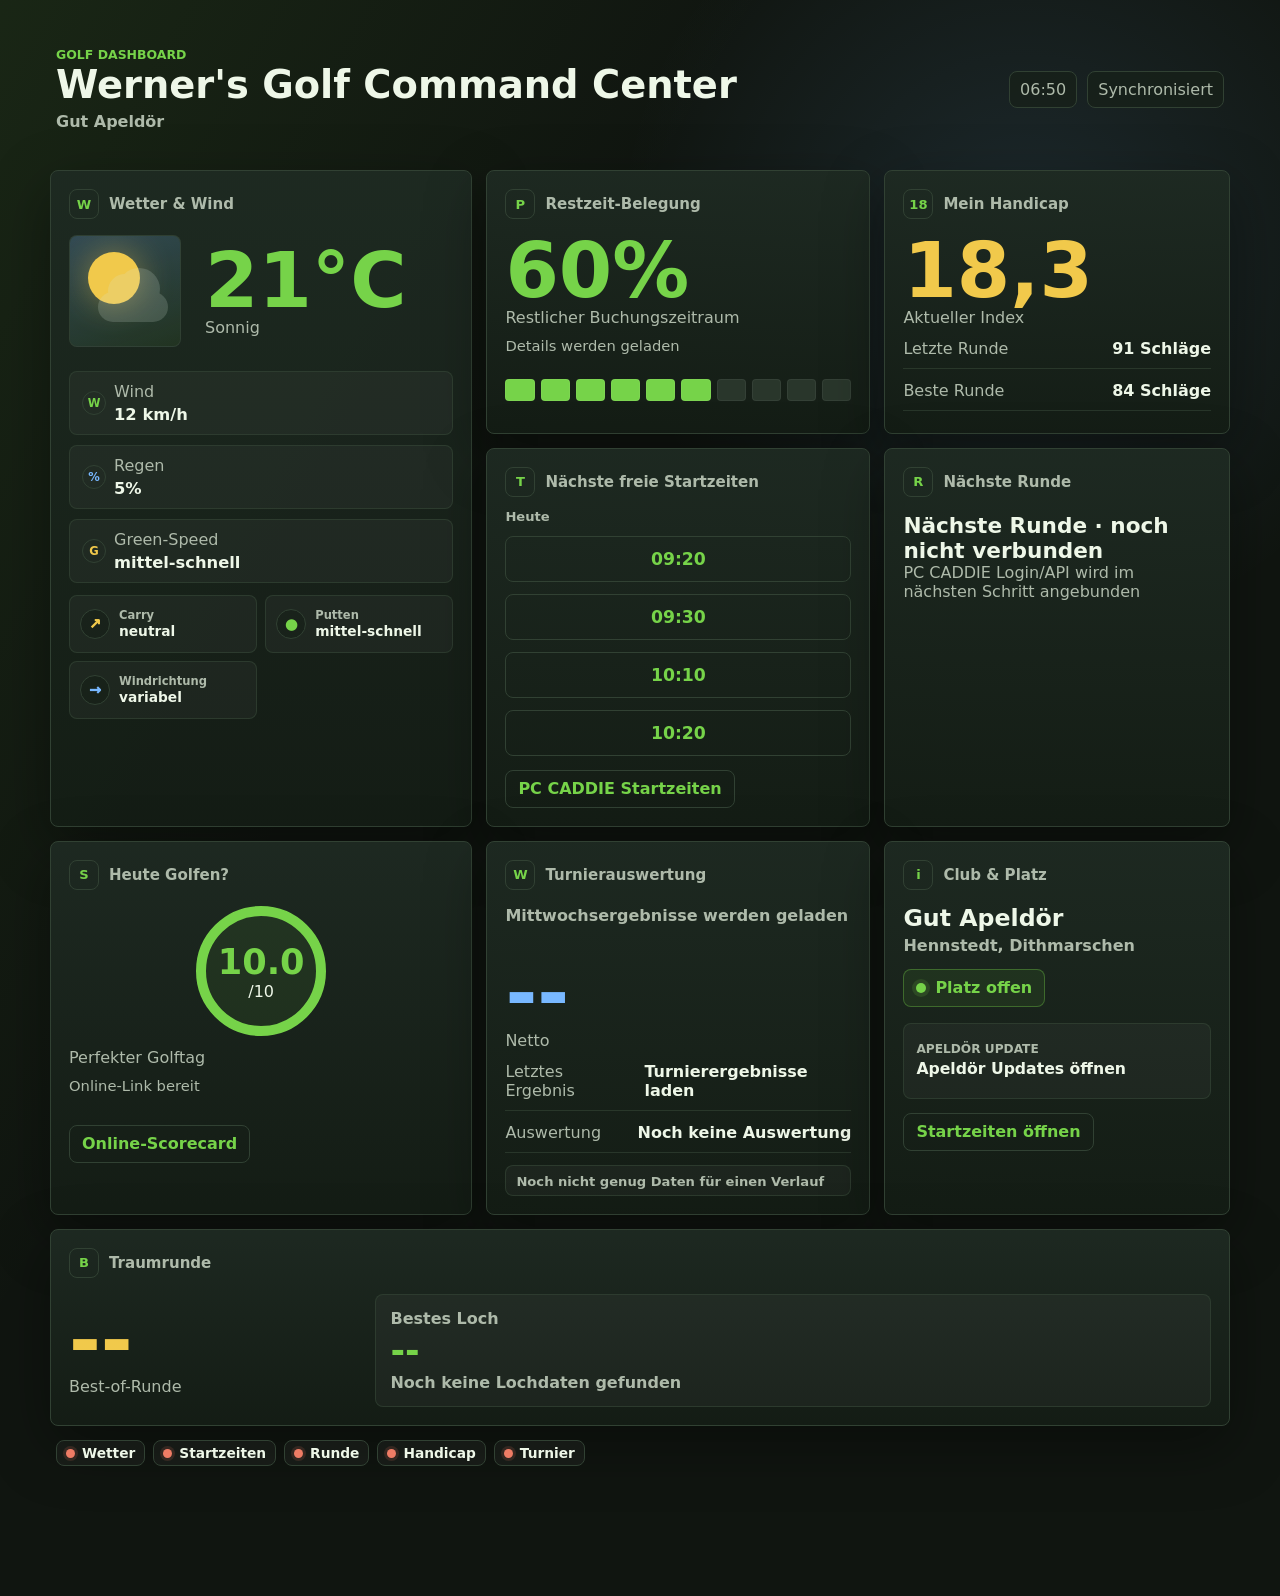
==== index.html @ 2a811e4e "Simplify dream round card" ====
<!doctype html>
<html lang="de">
  <head>
    <meta charset="utf-8" />
    <meta name="viewport" content="width=device-width, initial-scale=1" />
    <title>Werner's Golf Command Center</title>
    <link rel="stylesheet" href="styles.css" />
  </head>
  <body>
    <main class="dashboard" aria-label="Werner's Golf Command Center">
      <header class="topbar">
        <div>
          <p class="eyebrow">Golf Dashboard</p>
          <h1>Werner's Golf Command Center</h1>
          <p class="subtitle" id="clubName">Gut Apeld&ouml;r</p>
        </div>
        <div class="status-cluster" aria-label="Systemstatus">
          <span id="clock">--:--</span>
          <span id="syncStatus">Synchronisiert</span>
        </div>
      </header>

      <section class="panel weather-panel" aria-labelledby="weather-title">
        <div class="panel-title">
          <span class="icon" aria-hidden="true">W</span>
          <h2 id="weather-title">Wetter & Wind</h2>
        </div>
        <div class="weather-widget">
          <div class="weather-mark" id="weatherMark" aria-hidden="true">
            <span class="sun-core"></span>
            <span class="cloud-shape"></span>
          </div>
          <div class="weather-now">
            <strong id="temperature">--&deg;C</strong>
            <span id="weatherSummary">Lade Wetterdaten</span>
          </div>
        </div>
        <dl class="weather-stats">
          <div class="weather-stat wind-stat">
            <dt>Wind</dt>
            <dd id="wind">-- km/h</dd>
          </div>
          <div class="weather-stat rain-stat">
            <dt>Regen</dt>
            <dd id="rain">--%</dd>
          </div>
          <div class="weather-stat green-stat">
            <dt>Green-Speed</dt>
            <dd id="greenSpeed">--</dd>
          </div>
        </dl>
        <div class="golf-facts" id="golfFacts"></div>
      </section>

      <section class="panel occupancy-panel" aria-labelledby="occupancy-title">
        <div class="panel-title">
          <span class="icon" aria-hidden="true">P</span>
          <h2 id="occupancy-title">Restzeit-Belegung</h2>
        </div>
        <div class="large-metric">
          <strong id="occupancy">--%</strong>
          <span id="occupancyCaption">Noch buchbare Slots</span>
        </div>
        <p class="panel-detail" id="occupancyDetail">Details werden geladen</p>
        <div class="bar-grid" id="occupancyBars" aria-hidden="true"></div>
        <div class="occupancy-groups" id="occupancyGroups"></div>
      </section>

      <section class="panel handicap-panel" aria-labelledby="handicap-title">
        <div class="panel-title">
          <span class="icon" aria-hidden="true">18</span>
          <h2 id="handicap-title">Mein Handicap</h2>
        </div>
        <div class="large-metric accent">
          <strong id="handicap">--</strong>
          <span>Aktueller Index</span>
        </div>
        <dl class="metric-list compact">
          <div>
            <dt>Letzte Runde</dt>
            <dd id="lastRound">--</dd>
          </div>
          <div>
            <dt>Beste Runde</dt>
            <dd id="bestRound">--</dd>
          </div>
        </dl>
      </section>

      <section class="panel tee-panel" aria-labelledby="tee-title">
        <div class="panel-title">
          <span class="icon" aria-hidden="true">T</span>
          <h2 id="tee-title">N&auml;chste freie Startzeiten</h2>
        </div>
        <p class="tee-date" id="teeDateLabel">Heute</p>
        <div class="tee-groups" id="teeTimes"></div>
        <a class="panel-link" id="bookingLink" href="https://apeldoer.de/startzeiten/" target="_blank" rel="noreferrer">PC CADDIE Startzeiten</a>
      </section>

      <section class="panel round-panel" aria-labelledby="round-title">
        <div class="panel-title">
          <span class="icon" aria-hidden="true">R</span>
          <h2 id="round-title">N&auml;chste Runde</h2>
        </div>
        <p class="round-date" id="nextRoundDate">--</p>
        <p class="round-meta" id="nextRoundMeta">--</p>
      </section>

      <section class="panel score-panel" aria-labelledby="score-title">
        <div class="panel-title">
          <span class="icon" aria-hidden="true">S</span>
          <h2 id="score-title">Heute Golfen?</h2>
        </div>
        <div class="score-ring" aria-label="Golf-Score des Tages">
          <strong id="golfScore">--</strong>
          <span>/10</span>
        </div>
        <p id="scoreReason">Berechne Empfehlung</p>
        <p class="panel-detail" id="scorecardSummary">Scorecard wird geladen</p>
        <div class="scorecard-grid" id="scorecardGrid" aria-label="Letzte Scorecard"></div>
        <a class="panel-link" id="scorecardLink" href="https://apeldoer.de/golfanlage/scorecard/" target="_blank" rel="noreferrer">Online-Scorecard</a>
      </section>

      <section class="panel tournament-panel" aria-labelledby="tournament-title">
        <div class="panel-title">
          <span class="icon" aria-hidden="true">W</span>
          <h2 id="tournament-title">Turnierauswertung</h2>
        </div>
        <p class="tournament-event" id="tournamentEvent">Mittwochsergebnisse laden</p>
        <div class="large-metric tournament-metric">
          <strong id="tournamentNet">--</strong>
          <span id="tournamentResult">Netto-Punkte</span>
        </div>
        <dl class="metric-list compact">
          <div>
            <dt>Letztes Ergebnis</dt>
            <dd id="tournamentLatest">--</dd>
          </div>
          <div>
            <dt>Auswertung</dt>
            <dd id="tournamentTrend">--</dd>
          </div>
        </dl>
        <div class="tournament-chart" id="tournamentChart" aria-label="Verlauf der letzten Turnierergebnisse"></div>
      </section>

      <section class="panel club-panel" aria-labelledby="club-title">
        <div class="panel-title">
          <span class="icon" aria-hidden="true">i</span>
          <h2 id="club-title">Club & Platz</h2>
        </div>
        <div class="club-card">
          <p class="club-card-name" id="clubCardName">Gut Apeld&ouml;r</p>
          <p class="club-card-location" id="clubCardLocation">Hennstedt, Dithmarschen</p>
          <div class="course-status">
            <span class="status-light" aria-hidden="true"></span>
            <span id="courseStatus">Platz offen</span>
          </div>
          <a class="club-news" id="clubNewsLink" href="https://apeldoer.de/apeldoer-updates/" target="_blank" rel="noreferrer">
            <span>Apeld&ouml;r Update</span>
            <strong id="clubNewsTitle">Neueste Meldung laden</strong>
          </a>
          <a class="panel-link club-link" id="clubLink" href="https://apeldoer.de/startzeiten/" target="_blank" rel="noreferrer">Startzeiten &ouml;ffnen</a>
        </div>
      </section>

      <section class="panel dream-panel" aria-labelledby="dream-title">
        <div class="panel-title">
          <span class="icon" aria-hidden="true">B</span>
          <h2 id="dream-title">Traumrunde</h2>
        </div>
        <div class="dream-layout">
          <div class="large-metric accent dream-score">
            <strong id="dreamScore">--</strong>
            <span id="dreamMeta">Best-of-Runde</span>
          </div>
          <div class="best-hole">
            <span>Bestes Loch</span>
            <strong id="bestHole">--</strong>
            <p id="bestHoleMeta">Scorecards werden geladen</p>
          </div>
        </div>
      </section>

      <footer class="source-footer">
        <div id="sourceLine" class="source-line" aria-label="Datenquellenstatus">Datenquellen werden initialisiert</div>
      </footer>
    </main>

    <script src="config.js"></script>
    <script src="services.js"></script>
    <script src="app.js"></script>
  </body>
</html>
---- styles.css ----
:root {
  color-scheme: dark;
  --bg: #101510;
  --panel: #172018;
  --panel-2: #1e2a22;
  --line: #314133;
  --text: #eef7e8;
  --muted: #aebaaa;
  --green: #76d349;
  --yellow: #f1c94b;
  --blue: #78b8ff;
  --red: #ef7c65;
  --shadow: 0 20px 60px rgba(0, 0, 0, 0.35);
  font-family: Inter, ui-sans-serif, system-ui, -apple-system, BlinkMacSystemFont, "Segoe UI", sans-serif;
}

* {
  box-sizing: border-box;
}

body {
  min-height: 100vh;
  margin: 0;
  color: var(--text);
  background:
    linear-gradient(120deg, rgba(118, 211, 73, 0.09), transparent 35%),
    radial-gradient(circle at 80% 15%, rgba(120, 184, 255, 0.12), transparent 24%),
    var(--bg);
}

.dashboard {
  width: min(1180px, calc(100vw - 32px));
  min-height: min(720px, calc(100vh - 32px));
  margin: 16px auto;
  display: grid;
  grid-template-columns: 1.1fr 1fr 0.9fr;
  grid-auto-rows: minmax(140px, auto);
  gap: 14px;
}

.admin-shell {
  width: min(900px, calc(100vw - 32px));
  margin: 16px auto;
}

.topbar {
  grid-column: 1 / -1;
  display: flex;
  align-items: center;
  justify-content: space-between;
  padding: 10px 6px 4px;
}

.eyebrow {
  margin: 0 0 4px;
  color: var(--green);
  font-size: 0.78rem;
  font-weight: 800;
  letter-spacing: 0;
  text-transform: uppercase;
}

h1,
h2,
p {
  margin: 0;
}

h1 {
  font-size: clamp(1.7rem, 3vw, 2.6rem);
  line-height: 1;
}

.subtitle {
  margin-top: 8px;
  color: var(--muted);
  font-weight: 700;
}

h2 {
  font-size: 0.94rem;
  font-weight: 750;
}

.status-cluster {
  display: flex;
  align-items: center;
  gap: 10px;
  color: var(--muted);
  font-variant-numeric: tabular-nums;
}

.status-cluster span {
  padding: 8px 10px;
  border: 1px solid var(--line);
  background: rgba(23, 32, 24, 0.72);
  border-radius: 8px;
}

.panel {
  border: 1px solid var(--line);
  border-radius: 8px;
  background: linear-gradient(180deg, rgba(30, 42, 34, 0.94), rgba(20, 29, 21, 0.94));
  box-shadow: var(--shadow);
  padding: 18px;
  overflow: hidden;
}

.panel-title {
  display: flex;
  align-items: center;
  gap: 10px;
  color: var(--muted);
  margin-bottom: 16px;
}

.icon {
  width: 30px;
  height: 30px;
  display: inline-grid;
  place-items: center;
  border: 1px solid var(--line);
  border-radius: 8px;
  color: var(--green);
  font-size: 0.82rem;
  font-weight: 800;
}

.weather-panel {
  grid-row: span 2;
}

.weather-widget {
  display: grid;
  grid-template-columns: 118px 1fr;
  align-items: center;
  gap: 18px;
}

.weather-mark {
  position: relative;
  width: 112px;
  aspect-ratio: 1;
  border: 1px solid rgba(49, 65, 51, 0.9);
  border-radius: 8px;
  background: linear-gradient(160deg, rgba(120, 184, 255, 0.24), rgba(118, 211, 73, 0.08));
  overflow: hidden;
}

.sun-core {
  position: absolute;
  width: 52px;
  height: 52px;
  left: 18px;
  top: 16px;
  border-radius: 50%;
  background: var(--yellow);
  box-shadow: 0 0 34px rgba(241, 201, 75, 0.45);
}

.cloud-shape {
  position: absolute;
  width: 70px;
  height: 30px;
  right: 12px;
  bottom: 24px;
  border-radius: 18px;
  background: #d7e7dc;
  opacity: 0.92;
}

.cloud-shape::before,
.cloud-shape::after {
  content: "";
  position: absolute;
  border-radius: 50%;
  background: inherit;
}

.cloud-shape::before {
  width: 34px;
  height: 34px;
  left: 10px;
  top: -18px;
}

.cloud-shape::after {
  width: 42px;
  height: 42px;
  right: 8px;
  top: -24px;
}

.weather-mark.is-sun .cloud-shape {
  opacity: 0.18;
}

.weather-mark.is-cloud .sun-core {
  opacity: 0.45;
  transform: translate(-8px, 10px);
}

.weather-mark.is-rain::after {
  content: "";
  position: absolute;
  left: 38px;
  right: 20px;
  bottom: 7px;
  height: 28px;
  background:
    linear-gradient(115deg, transparent 0 42%, var(--blue) 43% 56%, transparent 57%) 0 0 / 18px 18px;
}

.weather-mark.is-fog .sun-core,
.weather-mark.is-fog .cloud-shape {
  opacity: 0.35;
}

.weather-mark.is-fog::after {
  content: "";
  position: absolute;
  left: 14px;
  right: 14px;
  bottom: 22px;
  height: 34px;
  background:
    linear-gradient(#d7e7dc, #d7e7dc) 0 4px / 100% 3px no-repeat,
    linear-gradient(#d7e7dc, #d7e7dc) 0 16px / 86% 3px no-repeat,
    linear-gradient(#d7e7dc, #d7e7dc) 0 28px / 96% 3px no-repeat;
  opacity: 0.8;
}

.weather-now strong,
.large-metric strong {
  display: block;
  color: var(--green);
  font-size: clamp(2.8rem, 6vw, 4.8rem);
  line-height: 0.95;
}

.weather-now span,
.large-metric span,
.round-meta,
#scoreReason,
.assistant-answer,
.panel-detail {
  color: var(--muted);
}

.panel-detail {
  margin-top: 10px;
  min-height: 22px;
  font-size: 0.92rem;
}

.metric-list {
  display: grid;
  gap: 12px;
  margin: 22px 0 0;
}

.weather-stats {
  display: grid;
  grid-template-columns: 1fr;
  gap: 10px;
  margin: 24px 0 0;
}

.weather-stat {
  min-height: 62px;
  display: grid;
  align-content: center;
  gap: 4px;
  padding: 10px 12px 10px 44px;
  border: 1px solid rgba(49, 65, 51, 0.78);
  border-radius: 8px;
  background: rgba(255, 255, 255, 0.035);
  position: relative;
}

.weather-stat::before {
  position: absolute;
  left: 12px;
  top: 50%;
  width: 22px;
  height: 22px;
  display: grid;
  place-items: center;
  transform: translateY(-50%);
  border: 1px solid var(--line);
  border-radius: 50%;
  color: var(--green);
  font-size: 0.72rem;
  font-weight: 900;
}

.wind-stat::before {
  content: "W";
}

.rain-stat::before {
  content: "%";
  color: var(--blue);
}

.green-stat::before {
  content: "G";
  color: var(--yellow);
}

.weather-stat dt,
.weather-stat dd {
  margin: 0;
}

.weather-stat dd {
  font-size: 1.02rem;
}

.golf-facts {
  display: grid;
  grid-template-columns: repeat(2, minmax(0, 1fr));
  gap: 8px;
  margin-top: 12px;
}

.golf-fact {
  min-height: 58px;
  display: grid;
  grid-template-columns: 30px minmax(0, 1fr);
  align-items: center;
  gap: 9px;
  padding: 9px 10px;
  border: 1px solid rgba(49, 65, 51, 0.78);
  border-radius: 8px;
  background: rgba(255, 255, 255, 0.035);
}

.golf-fact-icon {
  width: 30px;
  height: 30px;
  display: grid;
  place-items: center;
  border: 1px solid var(--line);
  border-radius: 50%;
  background: rgba(13, 22, 13, 0.3);
  color: var(--green);
  font-size: 0.9rem;
  font-weight: 950;
}

.golf-fact-text {
  min-width: 0;
  display: grid;
  gap: 2px;
}

.golf-fact-text span {
  color: var(--muted);
  font-size: 0.72rem;
  font-weight: 850;
}

.golf-fact-text strong {
  color: var(--text);
  font-size: 0.86rem;
  line-height: 1.15;
  white-space: normal;
}

.golf-fact.is-carry .golf-fact-icon {
  color: var(--yellow);
}

.golf-fact.is-putt .golf-fact-icon {
  color: var(--green);
}

.golf-fact.is-wind .golf-fact-icon {
  color: var(--blue);
}

.golf-fact.is-rain-window .golf-fact-icon {
  color: var(--blue);
}

.metric-list div {
  display: flex;
  justify-content: space-between;
  gap: 14px;
  padding-bottom: 10px;
  border-bottom: 1px solid rgba(49, 65, 51, 0.7);
}

dt {
  color: var(--muted);
}

dd {
  margin: 0;
  font-weight: 800;
}

.compact {
  margin-top: 12px;
}

.large-metric.accent strong {
  color: var(--yellow);
}

.tournament-event {
  min-height: 40px;
  color: var(--muted);
  font-weight: 800;
  line-height: 1.25;
}

.tournament-metric {
  margin-top: 12px;
}

.tournament-metric strong {
  color: var(--blue);
}

.tournament-chart {
  margin-top: 12px;
}

.spark-chart {
  padding: 8px 10px 6px;
  border: 1px solid rgba(49, 65, 51, 0.78);
  border-radius: 8px;
  background: rgba(255, 255, 255, 0.035);
}

.spark-chart.empty {
  color: var(--muted);
  font-size: 0.82rem;
  font-weight: 800;
}

.spark-chart svg {
  width: 100%;
  height: 72px;
  display: block;
}

.spark-chart polyline {
  fill: none;
  stroke: var(--blue);
  stroke-width: 3;
  stroke-linecap: round;
  stroke-linejoin: round;
}

.spark-chart circle {
  fill: var(--panel);
  stroke: var(--green);
  stroke-width: 2;
}

.spark-chart text {
  fill: var(--text);
  font-size: 0.62rem;
  font-weight: 850;
  text-anchor: middle;
}

.spark-labels {
  display: flex;
  justify-content: space-between;
  gap: 6px;
  color: var(--muted);
  font-size: 0.68rem;
  font-weight: 800;
}

.bar-grid {
  display: grid;
  grid-template-columns: repeat(10, 1fr);
  gap: 6px;
  margin-top: 20px;
}

.bar-grid span {
  height: 22px;
  border-radius: 4px;
  background: #29362b;
  border: 1px solid rgba(255, 255, 255, 0.05);
}

.bar-grid span.active {
  background: var(--green);
}

.occupancy-groups {
  display: grid;
  grid-template-columns: repeat(2, minmax(0, 1fr));
  gap: 8px;
  margin-top: 14px;
}

.occupancy-group {
  min-height: 70px;
  display: grid;
  gap: 3px;
  align-content: center;
  padding: 10px;
  border: 1px solid rgba(49, 65, 51, 0.78);
  border-radius: 8px;
  background: rgba(255, 255, 255, 0.035);
}

.occupancy-group span,
.occupancy-group small {
  color: var(--muted);
  font-size: 0.74rem;
  font-weight: 800;
}

.occupancy-group strong {
  color: var(--green);
  font-size: 1.35rem;
  line-height: 1;
}

.tee-groups {
  display: grid;
  gap: 12px;
}

.tee-date {
  margin: -4px 0 12px;
  color: var(--muted);
  font-size: 0.82rem;
  font-weight: 850;
}

.tee-group {
  display: grid;
  gap: 9px;
}

.tee-group-header {
  display: flex;
  align-items: baseline;
  justify-content: space-between;
  gap: 10px;
}

.tee-group-header strong {
  font-size: 1rem;
}

.tee-group-header span {
  color: var(--muted);
  font-size: 0.76rem;
  font-weight: 800;
}

.tee-time-row {
  display: grid;
  grid-template-columns: repeat(2, minmax(0, 1fr));
  gap: 8px;
}

.tee-time {
  min-height: 46px;
  display: grid;
  place-items: center;
  border-radius: 8px;
  border: 1px solid var(--line);
  color: var(--green);
  font-size: 1.08rem;
  font-weight: 850;
}

.round-date {
  font-size: 1.35rem;
  font-weight: 800;
}

.score-ring {
  width: 130px;
  aspect-ratio: 1;
  display: grid;
  place-content: center;
  margin: 4px auto 12px;
  border-radius: 50%;
  border: 10px solid var(--green);
  background: rgba(118, 211, 73, 0.08);
  text-align: center;
}

.score-ring strong {
  display: inline;
  color: var(--green);
  font-size: 2.2rem;
}

.scorecard-grid {
  display: grid;
  grid-template-columns: 0.75fr 0.75fr 1fr 0.75fr;
  gap: 4px;
  margin-top: 12px;
}

.scorecard-head,
.scorecard-cell {
  min-height: 28px;
  display: grid;
  place-items: center;
  border: 1px solid rgba(49, 65, 51, 0.82);
  border-radius: 5px;
  font-size: 0.78rem;
  font-variant-numeric: tabular-nums;
}

.scorecard-head {
  color: var(--muted);
  background: rgba(255, 255, 255, 0.03);
  font-weight: 800;
}

.scorecard-cell {
  color: var(--text);
  background: rgba(13, 22, 13, 0.28);
  font-weight: 850;
}

.scorecard-cell.under {
  color: var(--green);
}

.scorecard-cell.over {
  color: var(--red);
}

.club-card-name {
  font-size: 1.48rem;
  line-height: 1.08;
  font-weight: 900;
}

.club-card-location {
  margin-top: 4px;
  color: var(--muted);
  font-weight: 700;
}

.course-status {
  min-height: 38px;
  display: inline-flex;
  align-items: center;
  gap: 9px;
  margin-top: 14px;
  padding: 0 12px;
  border: 1px solid rgba(118, 211, 73, 0.35);
  border-radius: 8px;
  color: var(--green);
  background: rgba(118, 211, 73, 0.08);
  font-weight: 900;
}

.status-light {
  width: 10px;
  height: 10px;
  border-radius: 50%;
  background: var(--green);
  box-shadow: 0 0 0 4px rgba(118, 211, 73, 0.14);
}

.club-news {
  min-height: 76px;
  display: grid;
  gap: 4px;
  align-content: center;
  margin-top: 16px;
  padding: 10px 12px;
  border: 1px solid rgba(49, 65, 51, 0.78);
  border-radius: 8px;
  background: rgba(255, 255, 255, 0.035);
  color: var(--text);
  text-decoration: none;
}

.club-news span {
  color: var(--muted);
  font-size: 0.76rem;
  font-weight: 800;
  text-transform: uppercase;
}

.club-news strong {
  color: var(--text);
  font-size: 0.98rem;
  line-height: 1.2;
}

.club-link {
  margin-top: 16px;
}

.panel-link {
  display: inline-flex;
  align-items: center;
  min-height: 38px;
  margin-top: 14px;
  padding: 0 12px;
  border: 1px solid var(--line);
  border-radius: 8px;
  color: var(--green);
  text-decoration: none;
  font-weight: 800;
}

.dream-panel {
  grid-column: 1 / -1;
}

.dream-layout {
  display: grid;
  grid-template-columns: minmax(170px, 0.35fr) 1fr;
  gap: 14px;
  align-items: stretch;
}

.dream-score {
  min-height: 112px;
  display: grid;
  align-content: center;
}

.best-hole {
  min-height: 112px;
  display: grid;
  align-content: center;
  gap: 5px;
  padding: 14px;
  border: 1px solid rgba(49, 65, 51, 0.78);
  border-radius: 8px;
  background: rgba(255, 255, 255, 0.035);
}

.best-hole span,
.best-hole p {
  color: var(--muted);
  font-weight: 800;
}

.best-hole strong {
  color: var(--green);
  font-size: clamp(1.45rem, 3vw, 2.2rem);
  line-height: 1;
}

.admin-grid {
  display: grid;
  grid-template-columns: repeat(2, minmax(0, 1fr));
  gap: 14px;
}

.admin-grid label {
  display: grid;
  gap: 8px;
  color: var(--muted);
  font-weight: 750;
}

.admin-grid .wide {
  grid-column: 1 / -1;
}

.admin-actions {
  margin-top: 16px;
}

.source-line {
  display: flex;
  flex-wrap: wrap;
  gap: 8px;
  color: var(--muted);
  font-size: 0.86rem;
}

.source-footer {
  grid-column: 1 / -1;
  padding: 0 6px 10px;
}

.source-chip {
  min-height: 26px;
  display: inline-flex;
  align-items: center;
  gap: 7px;
  padding: 0 9px;
  border: 1px solid var(--line);
  border-radius: 8px;
  background: rgba(255, 255, 255, 0.04);
  color: var(--text);
  font-weight: 800;
}

.source-dot {
  width: 9px;
  height: 9px;
  border-radius: 50%;
  background: var(--red);
  box-shadow: 0 0 0 3px rgba(239, 124, 101, 0.14);
}

.source-chip.live .source-dot {
  background: var(--green);
  box-shadow: 0 0 0 3px rgba(118, 211, 73, 0.14);
}

@media (max-width: 820px) {
  .dashboard {
    grid-template-columns: 1fr;
    width: min(100vw - 20px, 560px);
  }

  .weather-panel,
  .dream-panel,
  .source-footer,
  .topbar {
    grid-column: auto;
  }

  .topbar,
  .dream-layout {
    grid-template-columns: 1fr;
    display: grid;
  }

  .status-cluster {
    margin-top: 12px;
    align-items: stretch;
  }

  .tee-times {
    grid-template-columns: repeat(2, minmax(0, 1fr));
  }
}
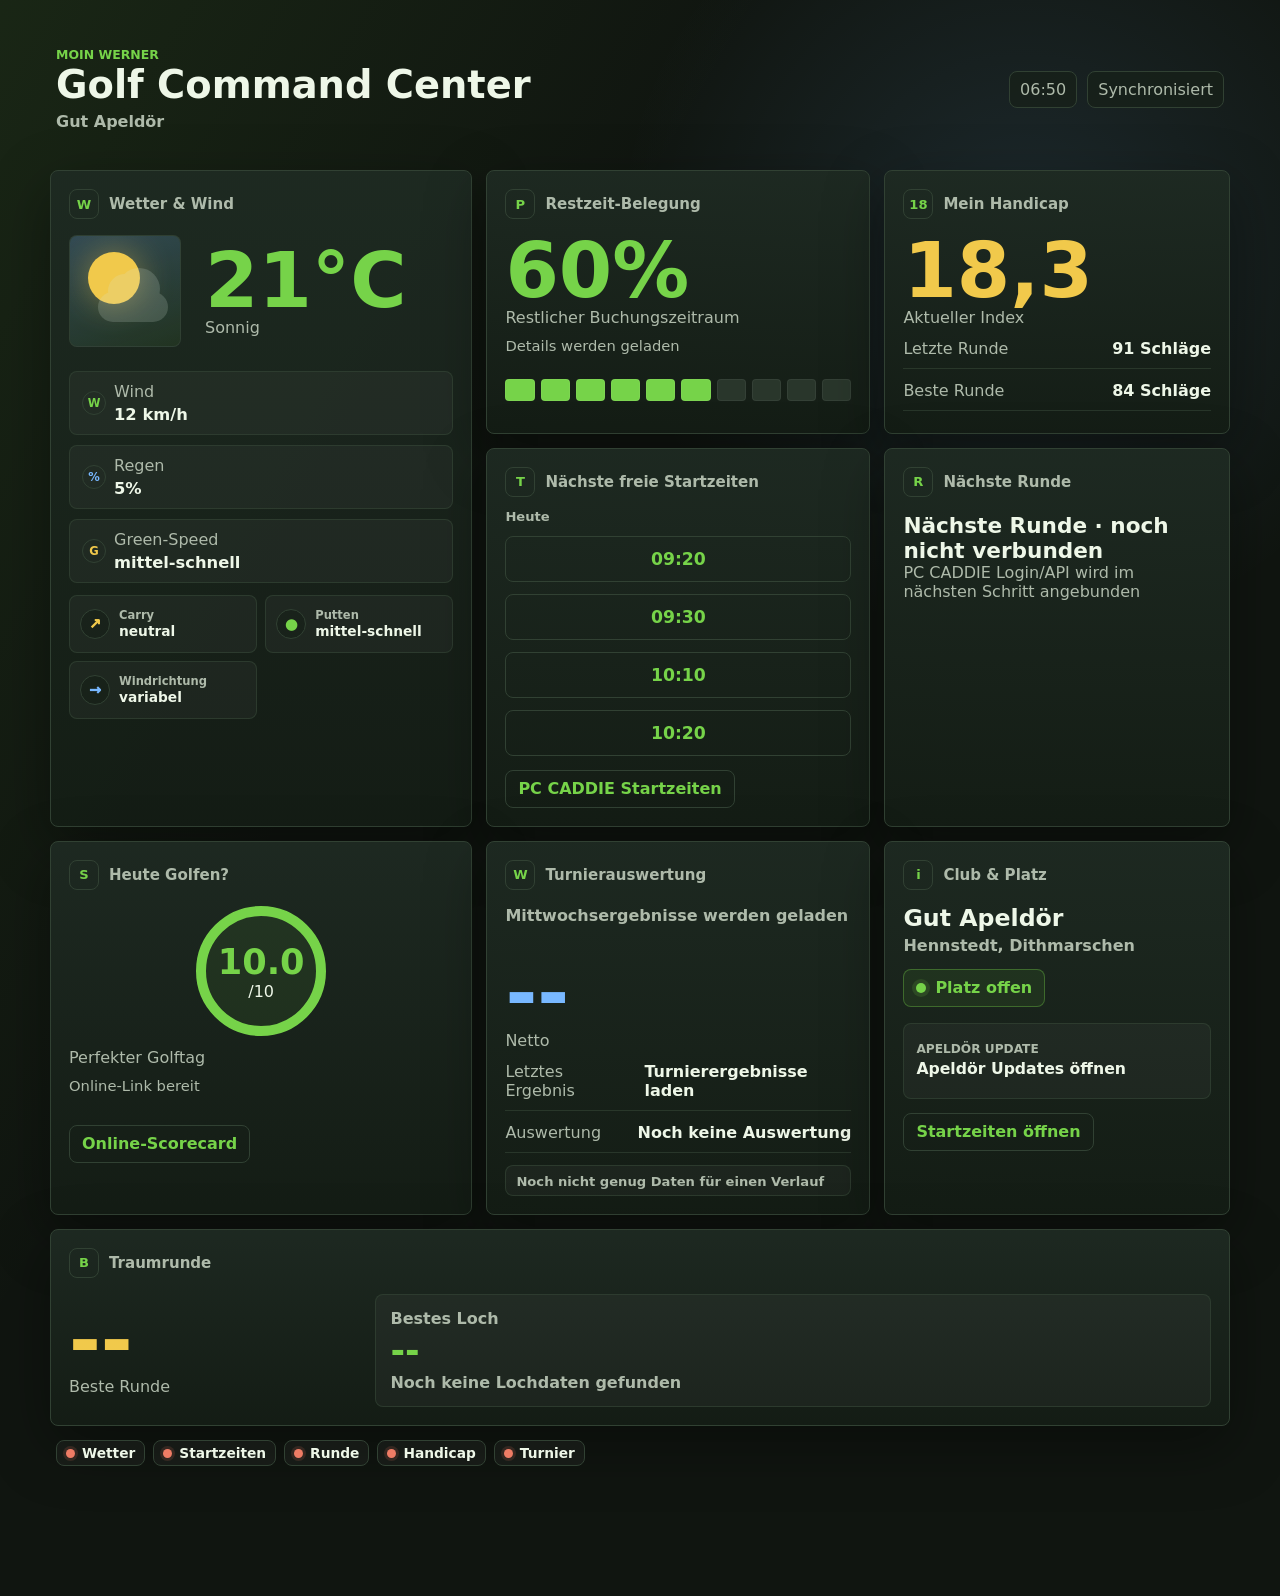
==== commit 4ceb0315: "Update dashboard header greeting" ====
--- a/index.html
+++ b/index.html
@@ -3,15 +3,15 @@
   <head>
     <meta charset="utf-8" />
     <meta name="viewport" content="width=device-width, initial-scale=1" />
-    <title>Werner's Golf Command Center</title>
+    <title>Golf Command Center</title>
     <link rel="stylesheet" href="styles.css" />
   </head>
   <body>
-    <main class="dashboard" aria-label="Werner's Golf Command Center">
+    <main class="dashboard" aria-label="Golf Command Center">
       <header class="topbar">
         <div>
-          <p class="eyebrow">Golf Dashboard</p>
-          <h1>Werner's Golf Command Center</h1>
+          <p class="eyebrow">Moin Werner</p>
+          <h1>Golf Command Center</h1>
           <p class="subtitle" id="clubName">Gut Apeld&ouml;r</p>
         </div>
         <div class="status-cluster" aria-label="Systemstatus">
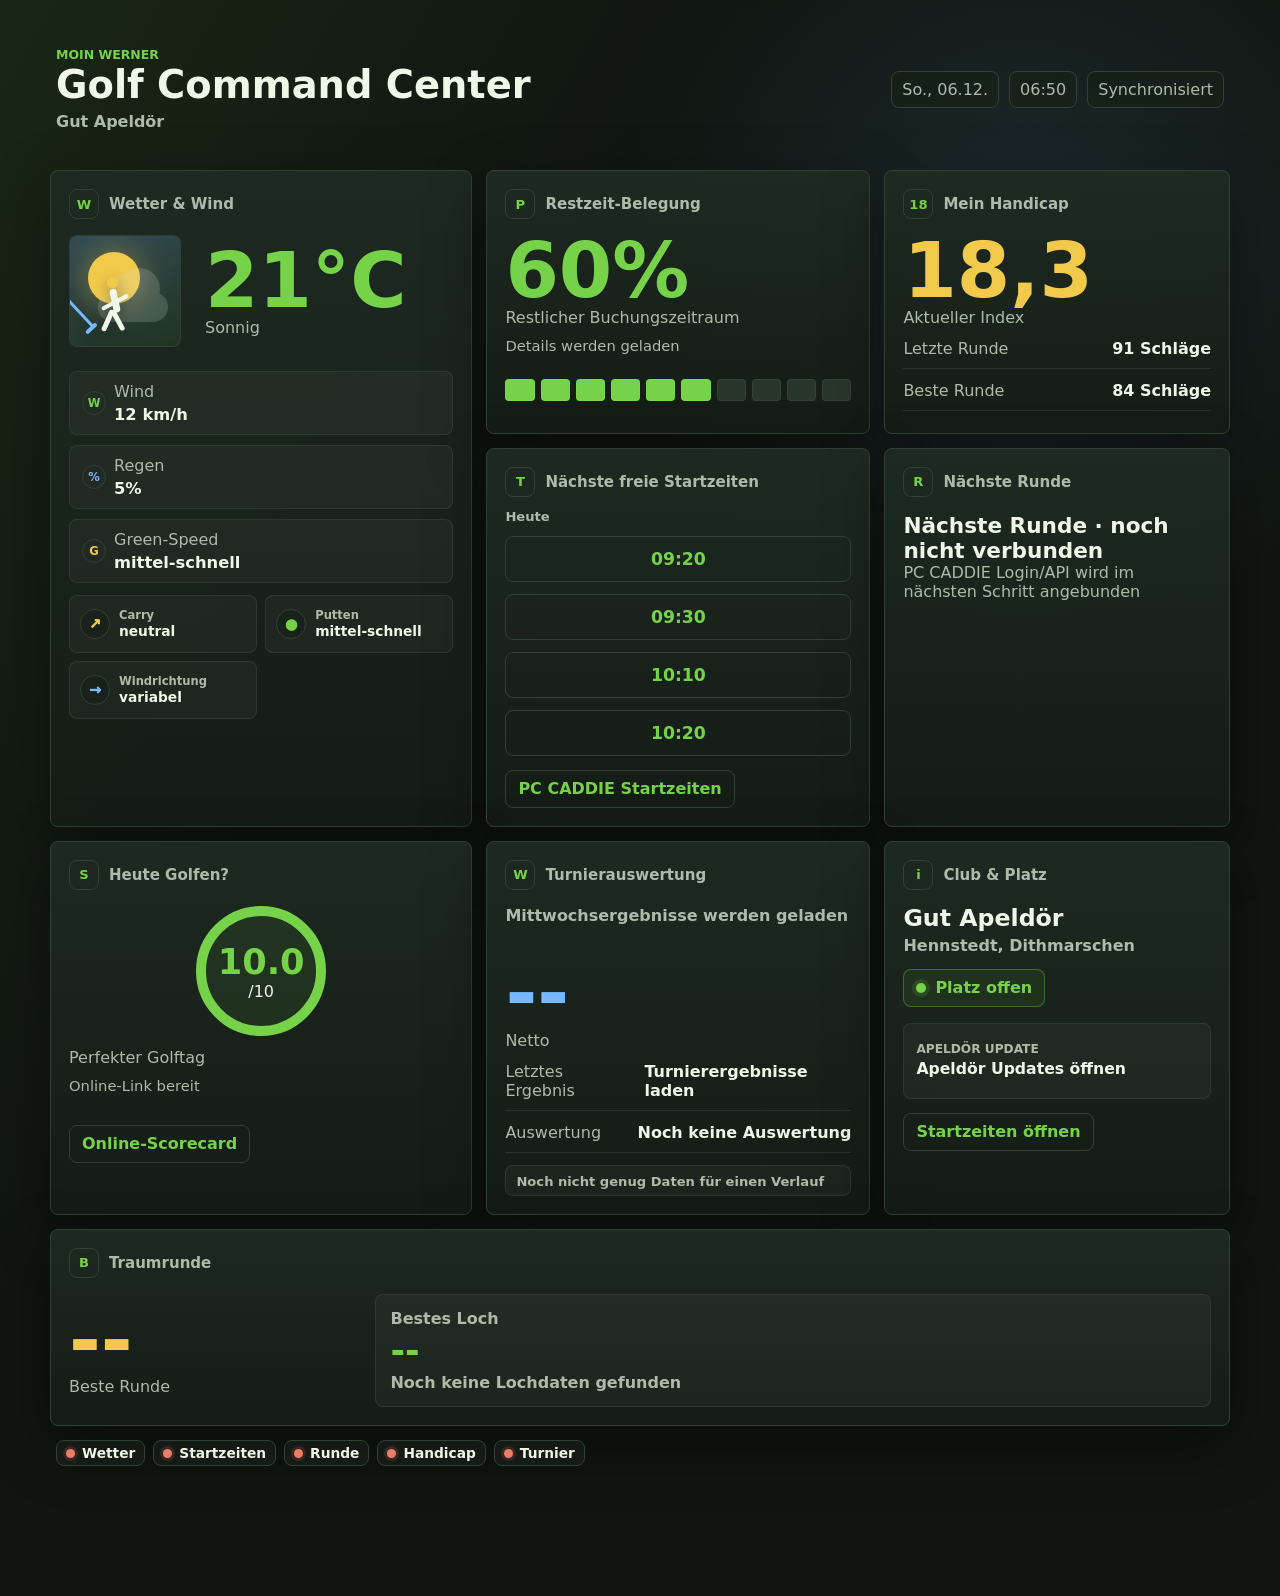
==== commit 59c1293d: "Add date and golfer weather illustration" ====
--- a/index.html
+++ b/index.html
@@ -15,6 +15,7 @@
           <p class="subtitle" id="clubName">Gut Apeld&ouml;r</p>
         </div>
         <div class="status-cluster" aria-label="Systemstatus">
+          <span id="currentDate">--.--.</span>
           <span id="clock">--:--</span>
           <span id="syncStatus">Synchronisiert</span>
         </div>
@@ -29,6 +30,14 @@
           <div class="weather-mark" id="weatherMark" aria-hidden="true">
             <span class="sun-core"></span>
             <span class="cloud-shape"></span>
+            <span class="golfer-figure">
+              <span class="golfer-head"></span>
+              <span class="golfer-body"></span>
+              <span class="golfer-arm"></span>
+              <span class="golfer-leg front"></span>
+              <span class="golfer-leg back"></span>
+              <span class="golf-club"></span>
+            </span>
           </div>
           <div class="weather-now">
             <strong id="temperature">--&deg;C</strong>
--- a/styles.css
+++ b/styles.css
@@ -191,6 +191,93 @@
   top: -24px;
 }
 
+.golfer-figure {
+  position: absolute;
+  left: 17px;
+  bottom: 14px;
+  width: 46px;
+  height: 58px;
+  filter: drop-shadow(0 4px 7px rgba(0, 0, 0, 0.35));
+}
+
+.golfer-head,
+.golfer-body,
+.golfer-arm,
+.golfer-leg,
+.golf-club {
+  position: absolute;
+  display: block;
+  background: var(--text);
+}
+
+.golfer-head {
+  width: 11px;
+  height: 11px;
+  left: 20px;
+  top: 3px;
+  border-radius: 50%;
+  background: var(--yellow);
+}
+
+.golfer-body {
+  width: 7px;
+  height: 24px;
+  left: 22px;
+  top: 15px;
+  border-radius: 7px;
+  transform: rotate(-12deg);
+  transform-origin: top center;
+}
+
+.golfer-arm {
+  width: 30px;
+  height: 4px;
+  left: 12px;
+  top: 22px;
+  border-radius: 6px;
+  transform: rotate(-28deg);
+  transform-origin: 24px 50%;
+}
+
+.golfer-leg {
+  width: 5px;
+  height: 23px;
+  left: 23px;
+  top: 36px;
+  border-radius: 5px;
+  transform-origin: top center;
+}
+
+.golfer-leg.front {
+  transform: rotate(24deg);
+}
+
+.golfer-leg.back {
+  transform: rotate(-28deg);
+}
+
+.golf-club {
+  width: 3px;
+  height: 45px;
+  left: 4px;
+  top: 7px;
+  border-radius: 4px;
+  background: var(--blue);
+  transform: rotate(-43deg);
+  transform-origin: bottom center;
+}
+
+.golf-club::after {
+  content: "";
+  position: absolute;
+  left: -8px;
+  bottom: -3px;
+  width: 14px;
+  height: 4px;
+  border-radius: 4px;
+  background: var(--blue);
+}
+
 .weather-mark.is-sun .cloud-shape {
   opacity: 0.18;
 }
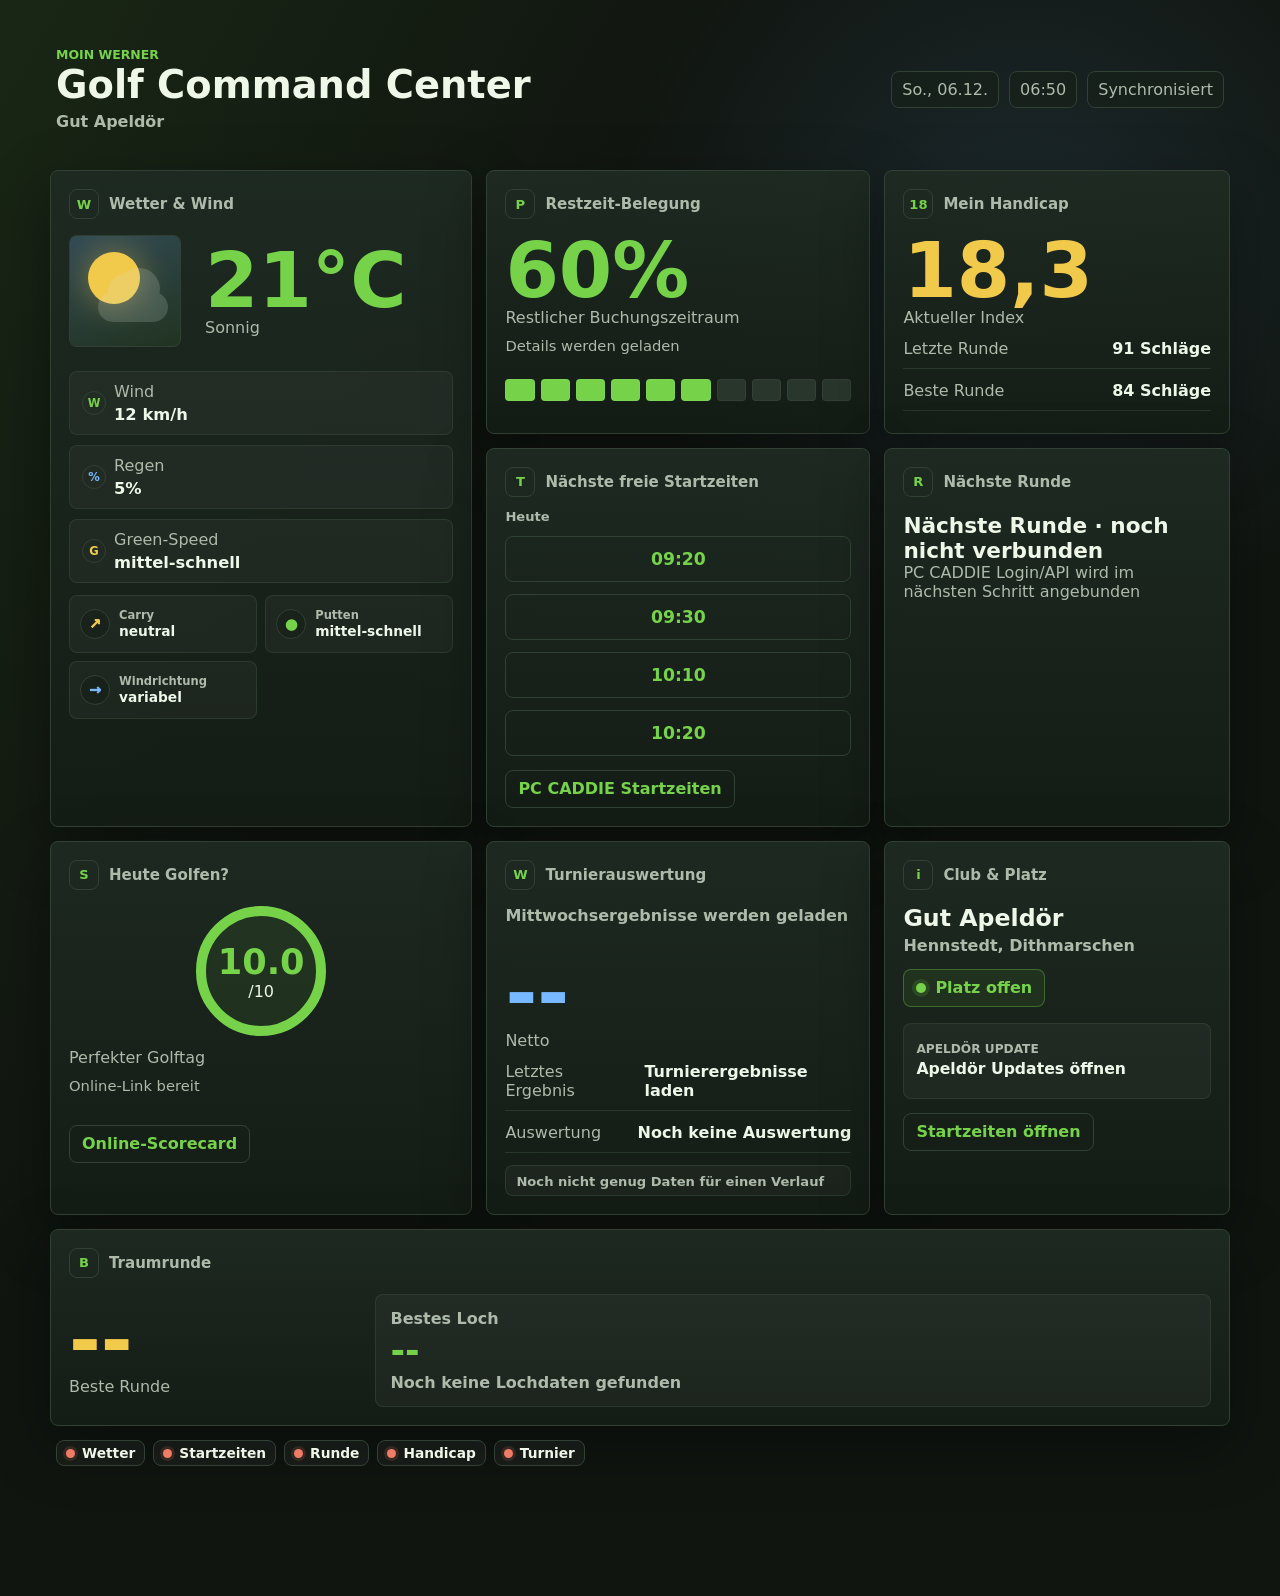
==== commit fa98d89e: "Remove golfer weather illustration" ====
--- a/index.html
+++ b/index.html
@@ -30,14 +30,6 @@
           <div class="weather-mark" id="weatherMark" aria-hidden="true">
             <span class="sun-core"></span>
             <span class="cloud-shape"></span>
-            <span class="golfer-figure">
-              <span class="golfer-head"></span>
-              <span class="golfer-body"></span>
-              <span class="golfer-arm"></span>
-              <span class="golfer-leg front"></span>
-              <span class="golfer-leg back"></span>
-              <span class="golf-club"></span>
-            </span>
           </div>
           <div class="weather-now">
             <strong id="temperature">--&deg;C</strong>
--- a/styles.css
+++ b/styles.css
@@ -191,93 +191,6 @@
   top: -24px;
 }
 
-.golfer-figure {
-  position: absolute;
-  left: 17px;
-  bottom: 14px;
-  width: 46px;
-  height: 58px;
-  filter: drop-shadow(0 4px 7px rgba(0, 0, 0, 0.35));
-}
-
-.golfer-head,
-.golfer-body,
-.golfer-arm,
-.golfer-leg,
-.golf-club {
-  position: absolute;
-  display: block;
-  background: var(--text);
-}
-
-.golfer-head {
-  width: 11px;
-  height: 11px;
-  left: 20px;
-  top: 3px;
-  border-radius: 50%;
-  background: var(--yellow);
-}
-
-.golfer-body {
-  width: 7px;
-  height: 24px;
-  left: 22px;
-  top: 15px;
-  border-radius: 7px;
-  transform: rotate(-12deg);
-  transform-origin: top center;
-}
-
-.golfer-arm {
-  width: 30px;
-  height: 4px;
-  left: 12px;
-  top: 22px;
-  border-radius: 6px;
-  transform: rotate(-28deg);
-  transform-origin: 24px 50%;
-}
-
-.golfer-leg {
-  width: 5px;
-  height: 23px;
-  left: 23px;
-  top: 36px;
-  border-radius: 5px;
-  transform-origin: top center;
-}
-
-.golfer-leg.front {
-  transform: rotate(24deg);
-}
-
-.golfer-leg.back {
-  transform: rotate(-28deg);
-}
-
-.golf-club {
-  width: 3px;
-  height: 45px;
-  left: 4px;
-  top: 7px;
-  border-radius: 4px;
-  background: var(--blue);
-  transform: rotate(-43deg);
-  transform-origin: bottom center;
-}
-
-.golf-club::after {
-  content: "";
-  position: absolute;
-  left: -8px;
-  bottom: -3px;
-  width: 14px;
-  height: 4px;
-  border-radius: 4px;
-  background: var(--blue);
-}
-
 .weather-mark.is-sun .cloud-shape {
   opacity: 0.18;
 }
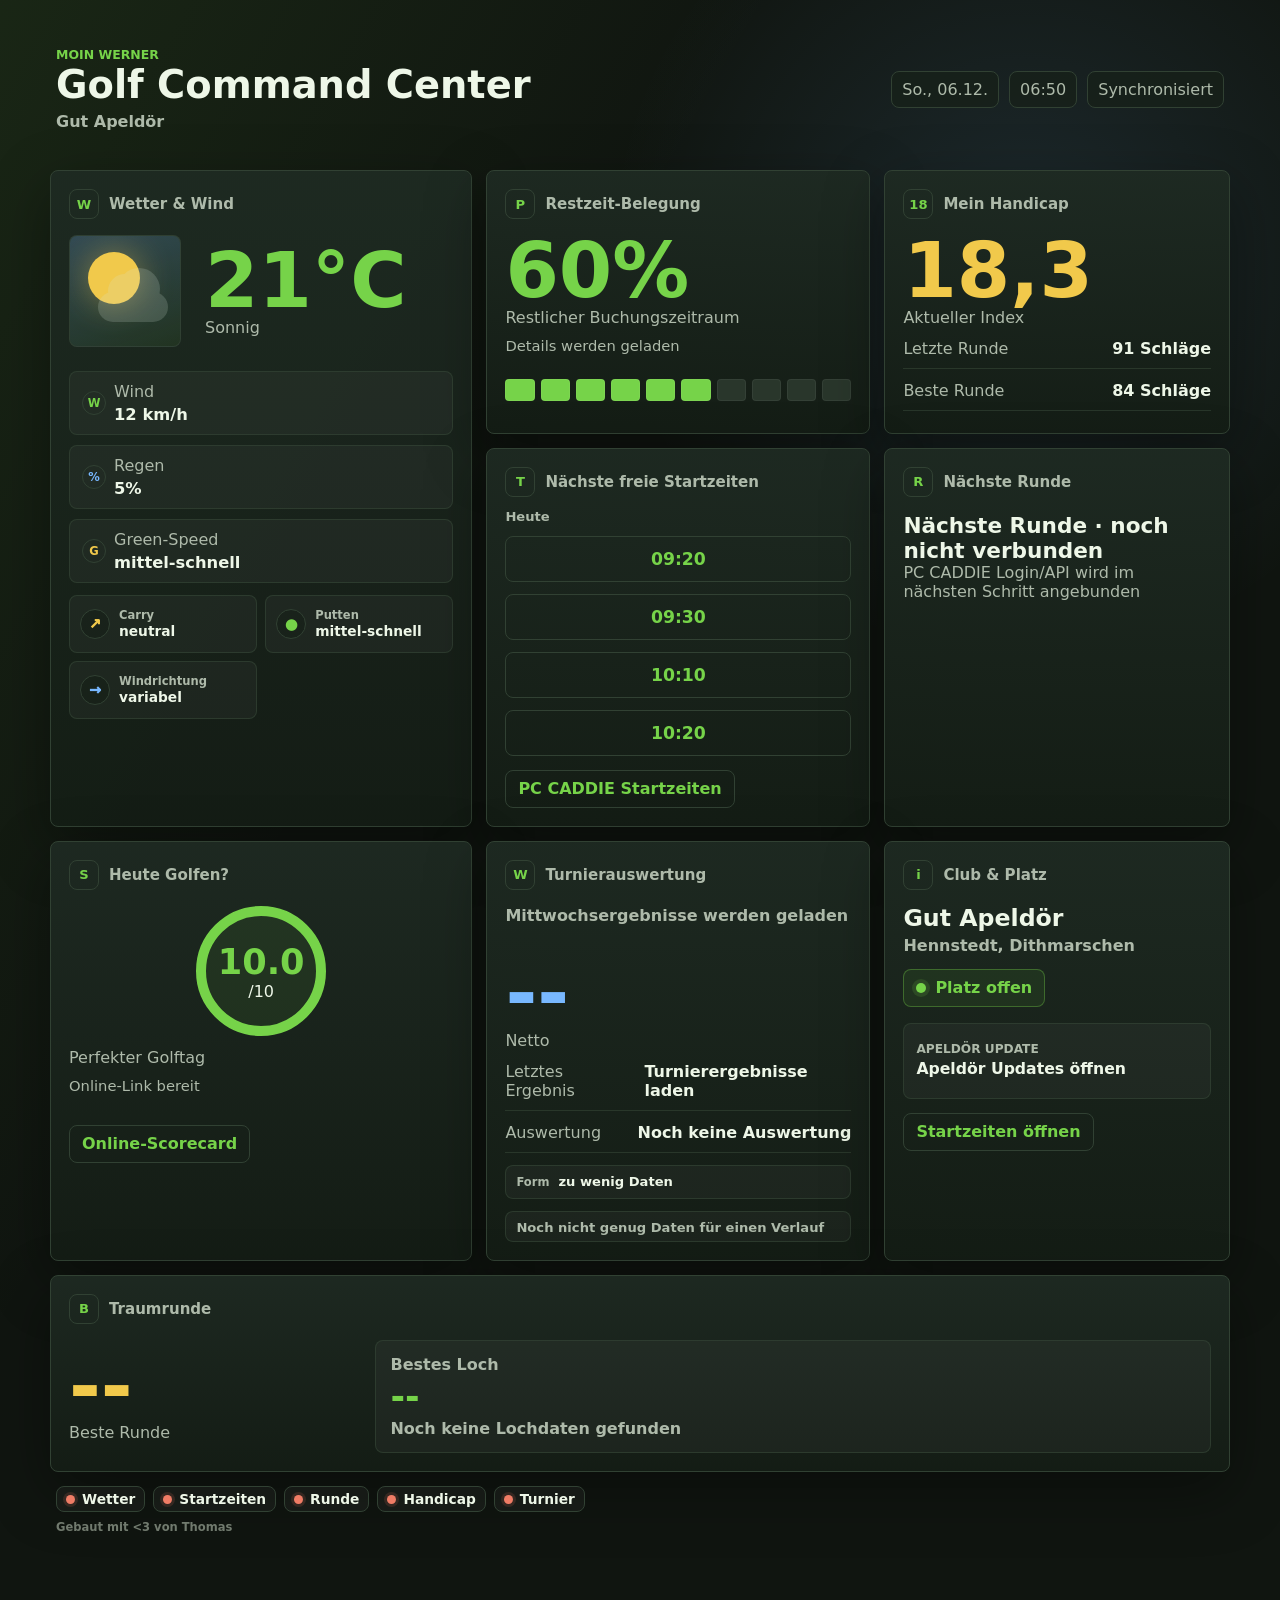
==== commit e90065d7: "Add minimal form curve and signature" ====
--- a/index.html
+++ b/index.html
@@ -142,6 +142,7 @@
             <dd id="tournamentTrend">--</dd>
           </div>
         </dl>
+        <div class="form-curve" id="formCurve" aria-label="Minimalistische Formkurve"></div>
         <div class="tournament-chart" id="tournamentChart" aria-label="Verlauf der letzten Turnierergebnisse"></div>
       </section>
 
@@ -185,6 +186,7 @@
 
       <footer class="source-footer">
         <div id="sourceLine" class="source-line" aria-label="Datenquellenstatus">Datenquellen werden initialisiert</div>
+        <p class="signature">Gebaut mit &lt;3 von Thomas</p>
       </footer>
     </main>
 
--- a/styles.css
+++ b/styles.css
@@ -477,6 +477,57 @@
   font-weight: 800;
 }
 
+.form-curve {
+  margin-top: 12px;
+}
+
+.form-pill {
+  min-height: 34px;
+  display: grid;
+  grid-template-columns: auto 1fr auto;
+  align-items: center;
+  gap: 9px;
+  padding: 0 10px;
+  border: 1px solid rgba(49, 65, 51, 0.78);
+  border-radius: 8px;
+  background: rgba(255, 255, 255, 0.035);
+}
+
+.form-pill span {
+  color: var(--muted);
+  font-size: 0.72rem;
+  font-weight: 850;
+}
+
+.form-pill strong {
+  color: var(--text);
+  font-size: 0.82rem;
+}
+
+.form-dots {
+  display: inline-flex;
+  align-items: center;
+  gap: 5px;
+}
+
+.form-dot {
+  width: 8px;
+  height: 8px;
+  border-radius: 50%;
+  background: var(--red);
+  box-shadow: 0 0 0 3px rgba(239, 124, 101, 0.1);
+}
+
+.form-dot.steady {
+  background: var(--yellow);
+  box-shadow: 0 0 0 3px rgba(241, 201, 75, 0.1);
+}
+
+.form-dot.hot {
+  background: var(--green);
+  box-shadow: 0 0 0 3px rgba(118, 211, 73, 0.12);
+}
+
 .bar-grid {
   display: grid;
   grid-template-columns: repeat(10, 1fr);
@@ -790,6 +841,13 @@
   padding: 0 6px 10px;
 }
 
+.signature {
+  margin-top: 8px;
+  color: rgba(174, 186, 170, 0.62);
+  font-size: 0.72rem;
+  font-weight: 750;
+}
+
 .source-chip {
   min-height: 26px;
   display: inline-flex;
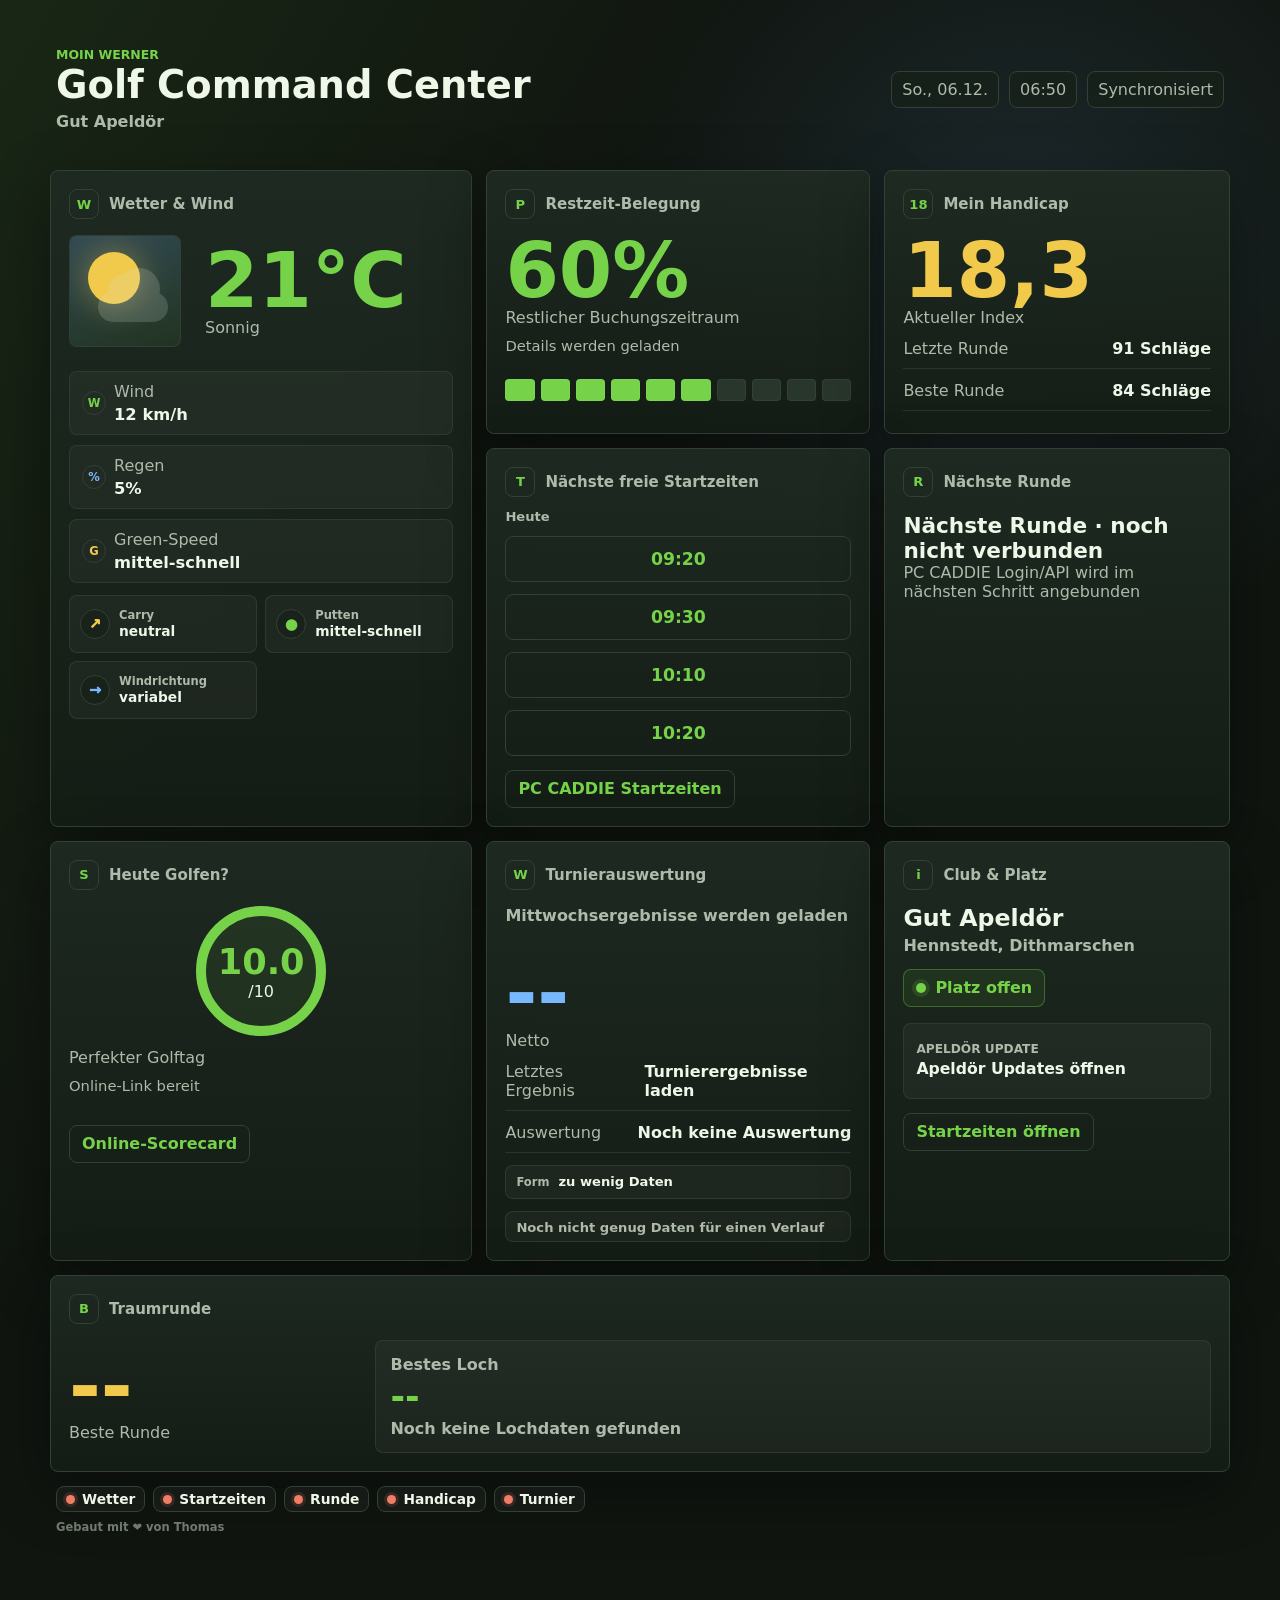
==== commit e2140101: "Use heart emoji in signature" ====
--- a/index.html
+++ b/index.html
@@ -186,7 +186,7 @@
 
       <footer class="source-footer">
         <div id="sourceLine" class="source-line" aria-label="Datenquellenstatus">Datenquellen werden initialisiert</div>
-        <p class="signature">Gebaut mit &lt;3 von Thomas</p>
+        <p class="signature">Gebaut mit ❤️ von Thomas</p>
       </footer>
     </main>
 
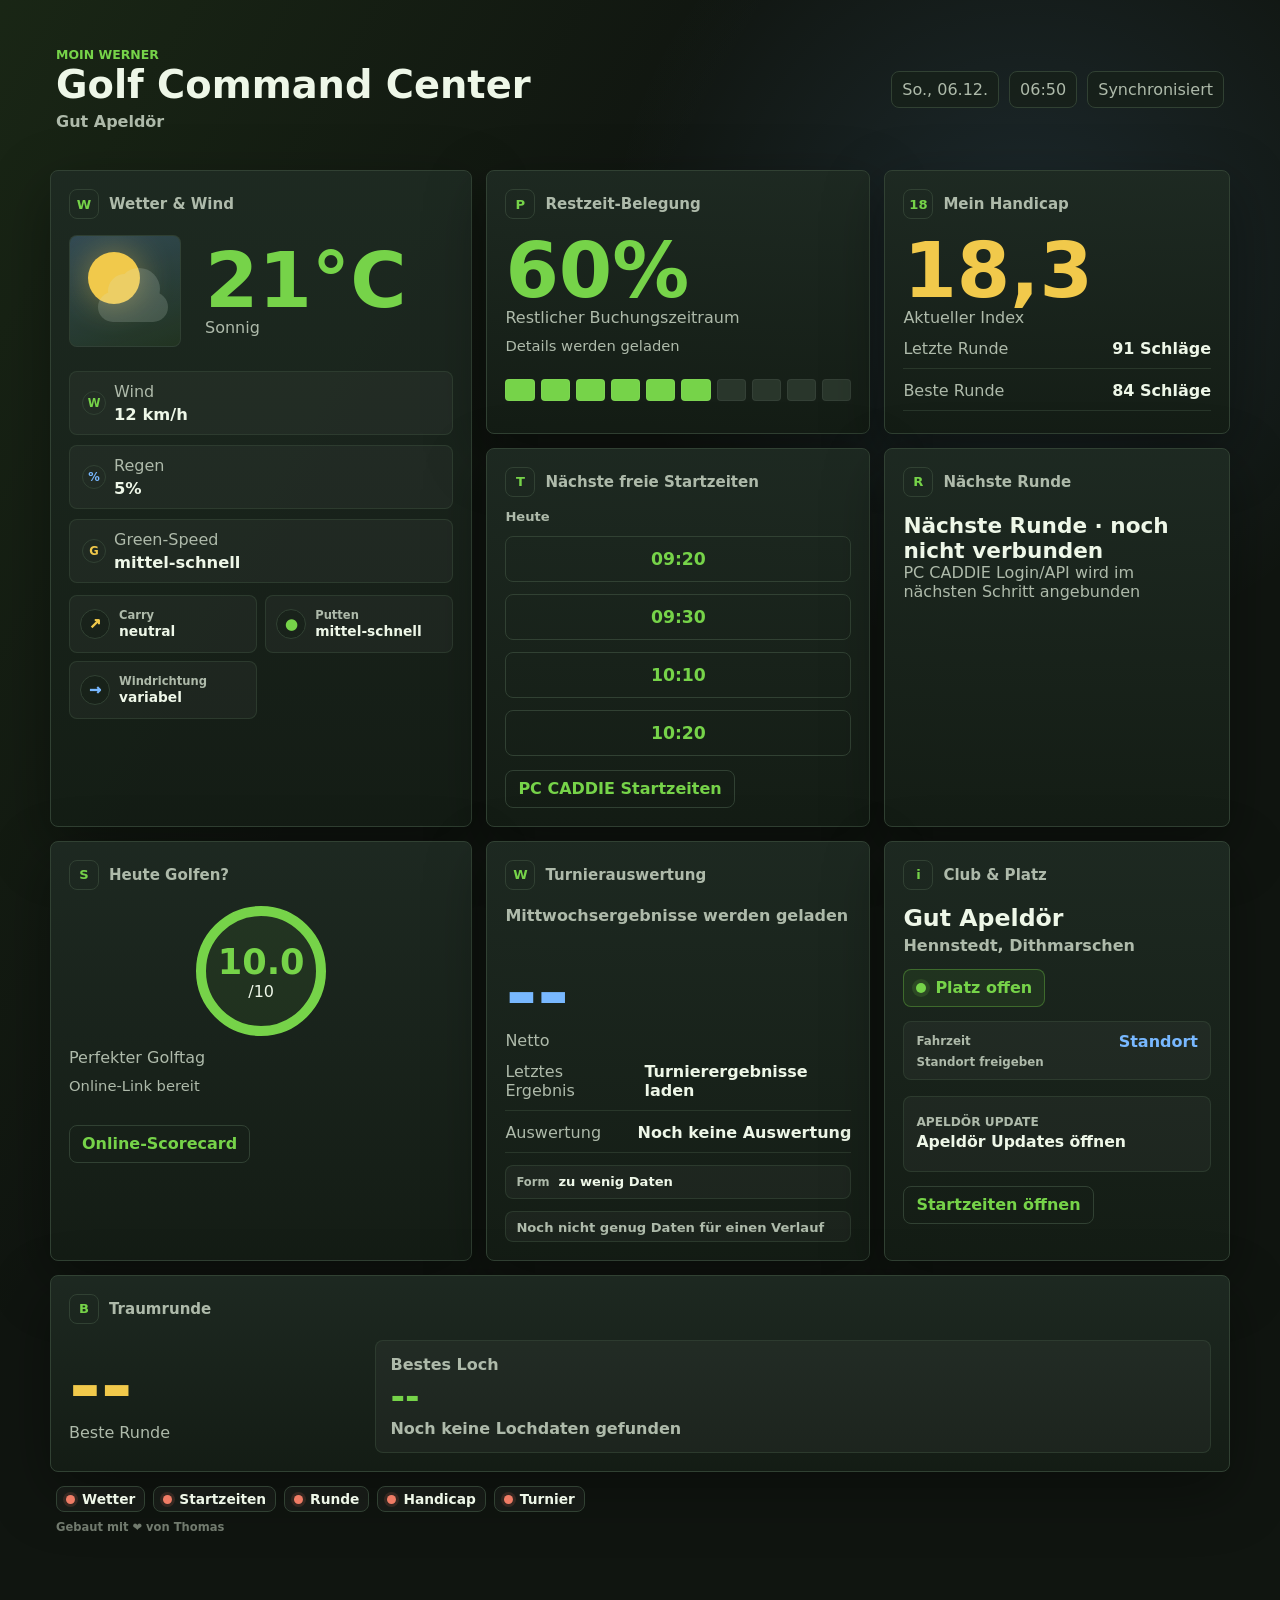
==== commit 0384439c: "Add routed drive time widget" ====
--- a/index.html
+++ b/index.html
@@ -158,6 +158,11 @@
             <span class="status-light" aria-hidden="true"></span>
             <span id="courseStatus">Platz offen</span>
           </div>
+          <div class="drive-time" id="driveTimePanel" role="button" tabindex="0" aria-label="Fahrzeit vom aktuellen Standort berechnen">
+            <span>Fahrzeit</span>
+            <strong id="driveTimeValue">Standort</strong>
+            <small id="driveTimeMeta">Standort freigeben</small>
+          </div>
           <a class="club-news" id="clubNewsLink" href="https://apeldoer.de/apeldoer-updates/" target="_blank" rel="noreferrer">
             <span>Apeld&ouml;r Update</span>
             <strong id="clubNewsTitle">Neueste Meldung laden</strong>
--- a/styles.css
+++ b/styles.css
@@ -723,6 +723,42 @@
   box-shadow: 0 0 0 4px rgba(118, 211, 73, 0.14);
 }
 
+.drive-time {
+  min-height: 58px;
+  display: grid;
+  grid-template-columns: 1fr auto;
+  align-items: center;
+  gap: 4px 10px;
+  margin-top: 14px;
+  padding: 10px 12px;
+  border: 1px solid rgba(49, 65, 51, 0.78);
+  border-radius: 8px;
+  background: rgba(255, 255, 255, 0.035);
+  cursor: pointer;
+}
+
+.drive-time:focus-visible {
+  outline: 2px solid var(--green);
+  outline-offset: 2px;
+}
+
+.drive-time span,
+.drive-time small {
+  color: var(--muted);
+  font-size: 0.74rem;
+  font-weight: 850;
+}
+
+.drive-time strong {
+  color: var(--blue);
+  font-size: 1rem;
+  font-weight: 900;
+}
+
+.drive-time small {
+  grid-column: 1 / -1;
+}
+
 .club-news {
   min-height: 76px;
   display: grid;
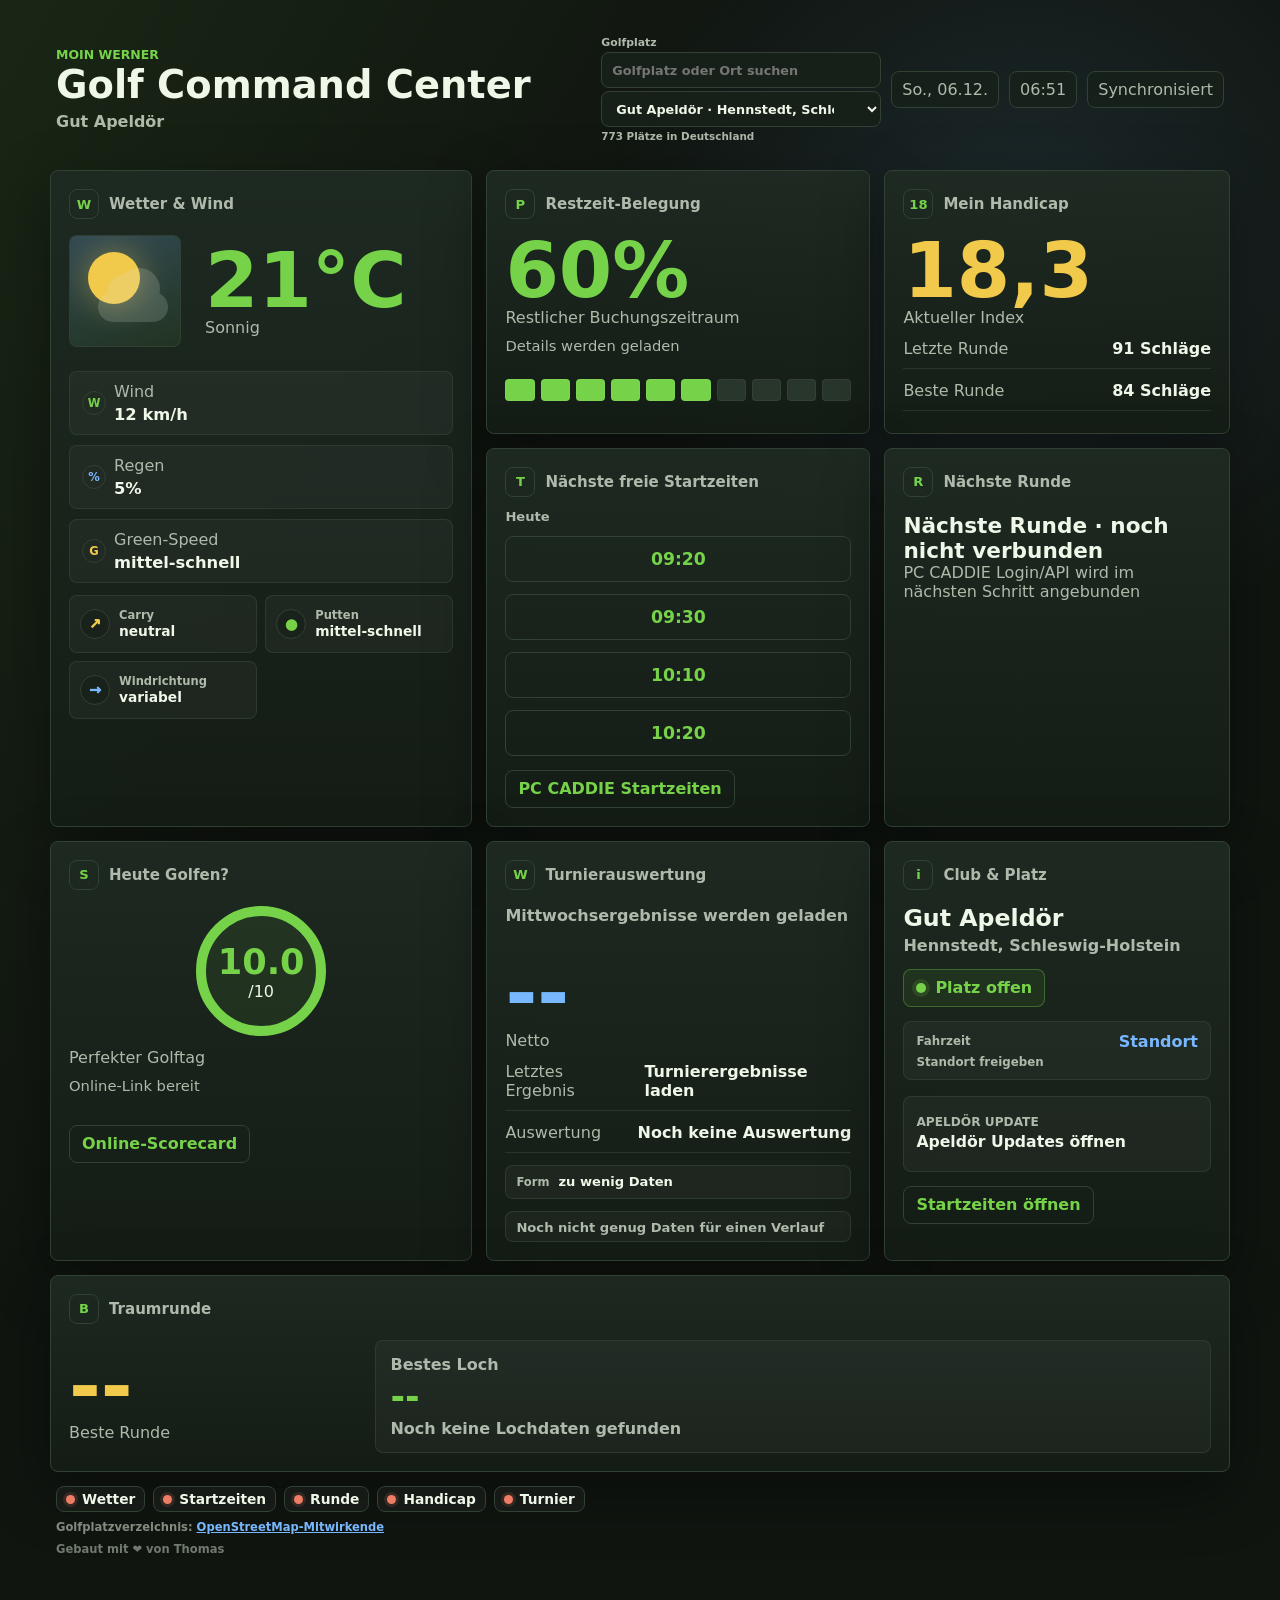
==== commit 41844653: "Add searchable German golf course selection" ====
--- a/index.html
+++ b/index.html
@@ -15,6 +15,12 @@
           <p class="subtitle" id="clubName">Gut Apeld&ouml;r</p>
         </div>
         <div class="status-cluster" aria-label="Systemstatus">
+          <label class="club-picker">
+            <span>Golfplatz</span>
+            <input id="clubSearch" type="search" placeholder="Golfplatz oder Ort suchen" autocomplete="off" />
+            <select id="clubSelect" aria-label="Golfplatz in Deutschland ausw&auml;hlen"></select>
+            <small id="clubSearchCount">Lade Golfpl&auml;tze</small>
+          </label>
           <span id="currentDate">--.--.</span>
           <span id="clock">--:--</span>
           <span id="syncStatus">Synchronisiert</span>
@@ -164,7 +170,7 @@
             <small id="driveTimeMeta">Standort freigeben</small>
           </div>
           <a class="club-news" id="clubNewsLink" href="https://apeldoer.de/apeldoer-updates/" target="_blank" rel="noreferrer">
-            <span>Apeld&ouml;r Update</span>
+            <span id="clubNewsLabel">Apeld&ouml;r Update</span>
             <strong id="clubNewsTitle">Neueste Meldung laden</strong>
           </a>
           <a class="panel-link club-link" id="clubLink" href="https://apeldoer.de/startzeiten/" target="_blank" rel="noreferrer">Startzeiten &ouml;ffnen</a>
@@ -191,6 +197,7 @@
 
       <footer class="source-footer">
         <div id="sourceLine" class="source-line" aria-label="Datenquellenstatus">Datenquellen werden initialisiert</div>
+        <p class="data-attribution">Golfplatzverzeichnis: <a href="https://www.openstreetmap.org/copyright" target="_blank" rel="noreferrer">OpenStreetMap-Mitwirkende</a></p>
         <p class="signature">Gebaut mit ❤️ von Thomas</p>
       </footer>
     </main>
--- a/styles.css
+++ b/styles.css
@@ -97,6 +97,42 @@
   border-radius: 8px;
 }
 
+.club-picker {
+  display: grid;
+  gap: 3px;
+  color: var(--muted);
+  font-size: 0.68rem;
+  font-weight: 800;
+}
+
+.club-picker span {
+  padding: 0;
+  border: 0;
+  background: transparent;
+}
+
+.club-picker input,
+.club-picker select {
+  min-height: 36px;
+  width: 280px;
+  padding: 0 30px 0 10px;
+  border: 1px solid var(--line);
+  border-radius: 8px;
+  color: var(--text);
+  background: var(--panel);
+  font: inherit;
+  font-size: 0.8rem;
+}
+
+.club-picker input {
+  padding-right: 10px;
+}
+
+.club-picker small {
+  color: var(--muted);
+  font-size: 0.65rem;
+}
+
 .panel {
   border: 1px solid var(--line);
   border-radius: 8px;
@@ -628,6 +664,12 @@
   font-weight: 850;
 }
 
+.tee-empty {
+  color: var(--muted);
+  font-size: 0.9rem;
+  font-weight: 800;
+}
+
 .round-date {
   font-size: 1.35rem;
   font-weight: 800;
@@ -884,6 +926,17 @@
   font-weight: 750;
 }
 
+.data-attribution {
+  margin-top: 8px;
+  color: rgba(174, 186, 170, 0.72);
+  font-size: 0.72rem;
+  font-weight: 750;
+}
+
+.data-attribution a {
+  color: var(--blue);
+}
+
 .source-chip {
   min-height: 26px;
   display: inline-flex;
@@ -932,6 +985,16 @@
   .status-cluster {
     margin-top: 12px;
     align-items: stretch;
+    flex-wrap: wrap;
+  }
+
+  .club-picker {
+    width: 100%;
+  }
+
+  .club-picker input,
+  .club-picker select {
+    width: 100%;
   }
 
   .tee-times {
